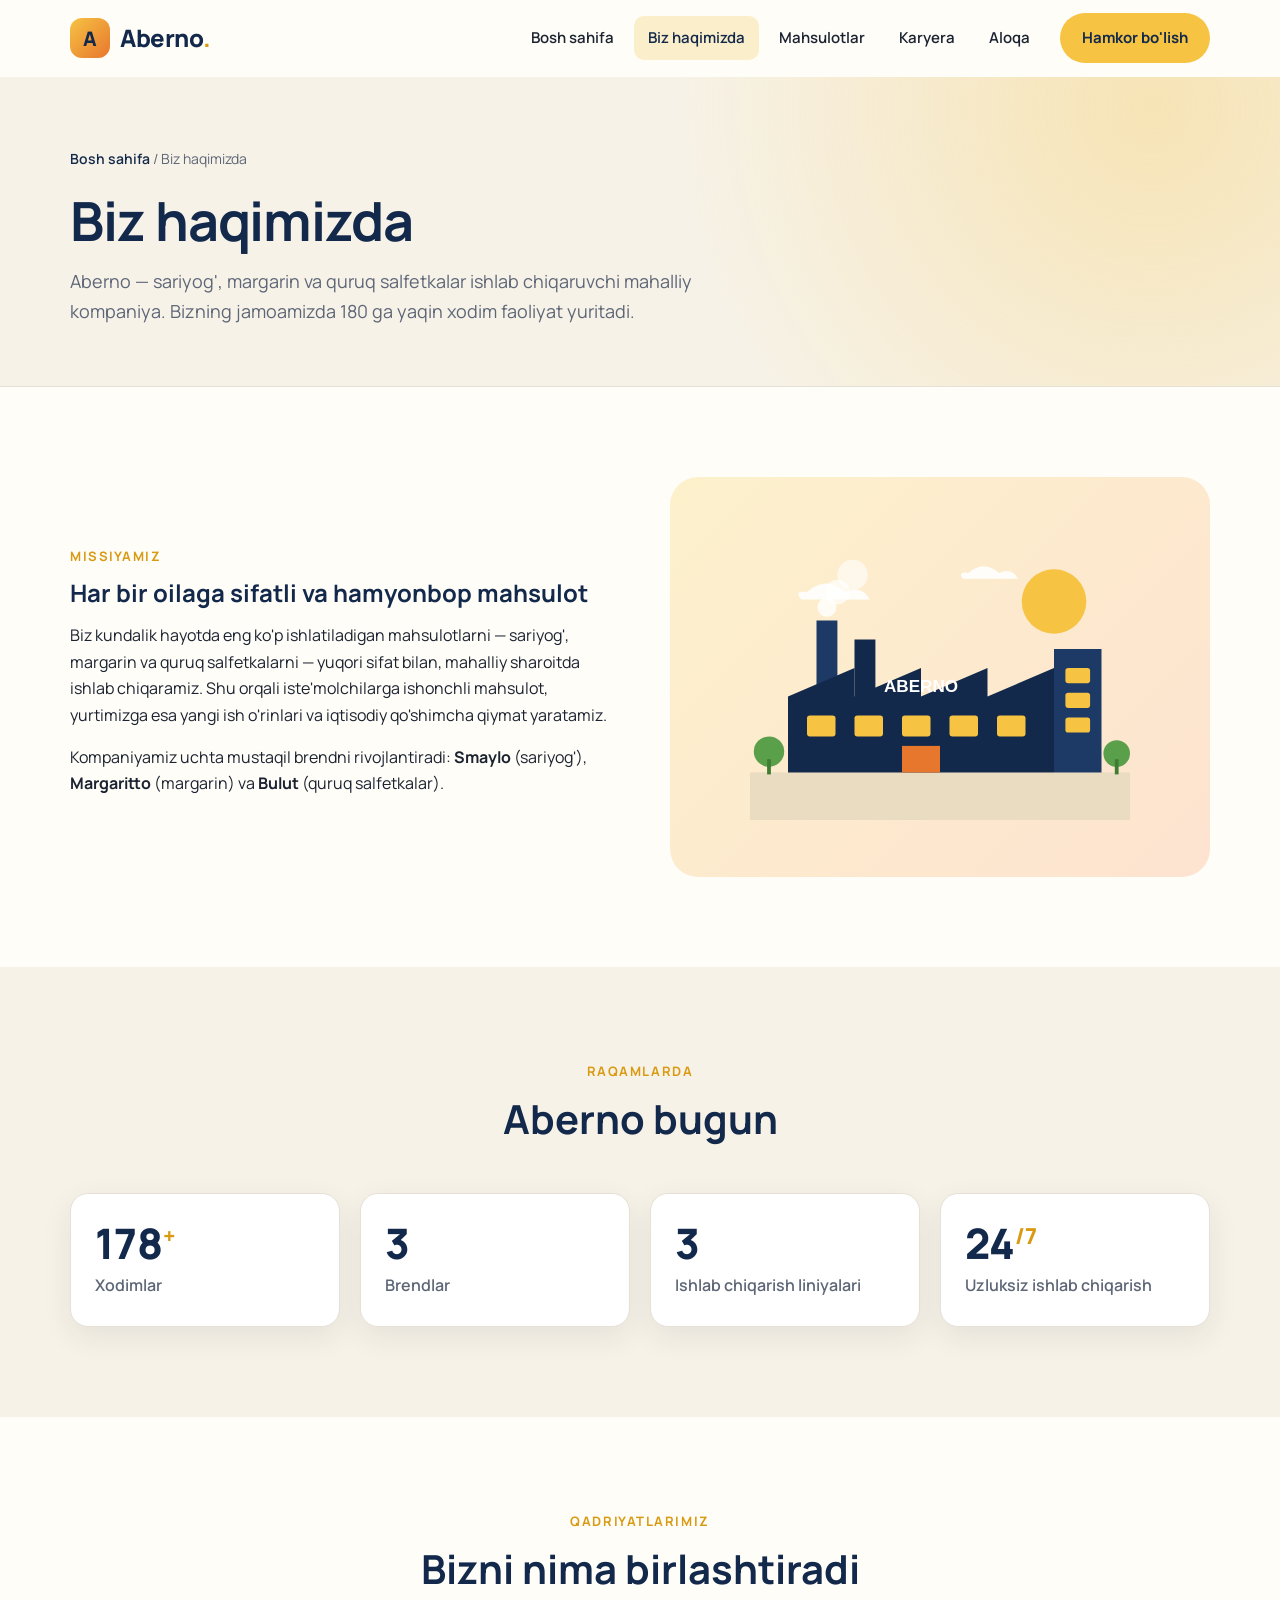
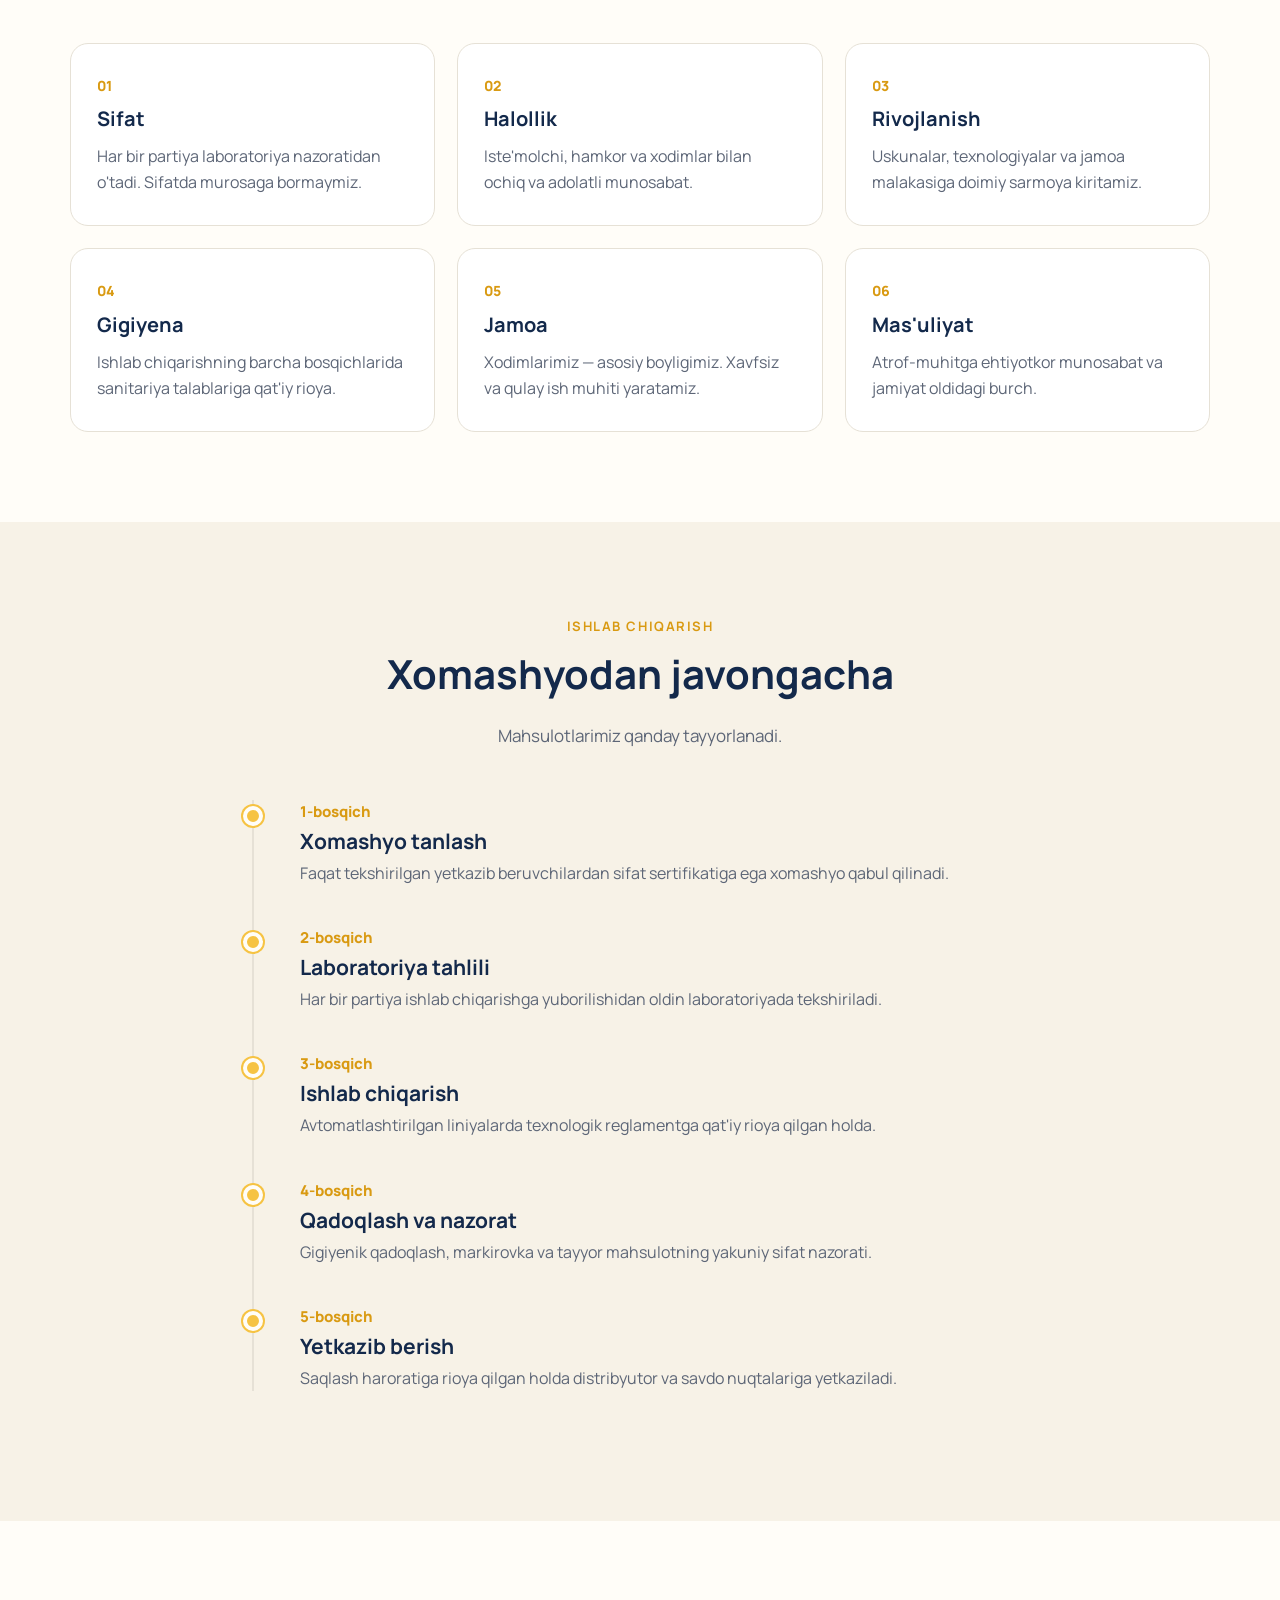
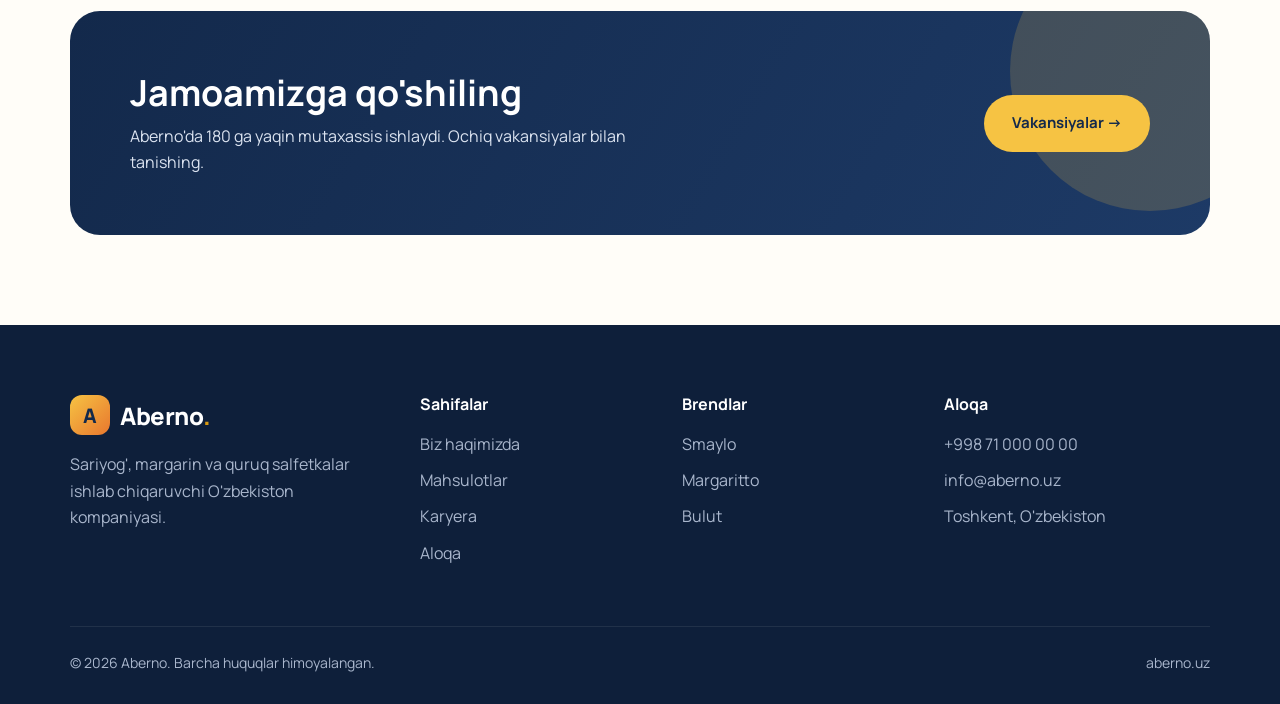
==== about.html @ 7700acef "Aberno veb-sayti: bosh sahifa, brendlar, mahsulotlar, karyera va aloqa sahifalari Co-Authored-By: Cl" ====
<!DOCTYPE html>
<html lang="uz">
<head>
  <meta charset="UTF-8">
  <meta name="viewport" content="width=device-width, initial-scale=1.0">
  <title>Biz haqimizda — Aberno</title>
  <meta name="description" content="Aberno kompaniyasi haqida: missiya, qadriyatlar, ishlab chiqarish va jamoa.">
  <link rel="icon" href="img/favicon.svg" type="image/svg+xml">
  <link rel="preconnect" href="https://fonts.googleapis.com">
  <link rel="preconnect" href="https://fonts.gstatic.com" crossorigin>
  <link href="https://fonts.googleapis.com/css2?family=Manrope:wght@400;600;700;800&display=swap" rel="stylesheet">
  <link rel="stylesheet" href="css/style.css">
</head>
<body data-page="about">

  <!-- HEADER -->
  <header class="header">
    <div class="container header__inner">
      <a href="index.html" class="logo" aria-label="Aberno bosh sahifa">
        <span class="logo__mark">A</span>Aberno<span class="dot">.</span>
      </a>
      <nav class="nav" aria-label="Asosiy menyu">
        <a href="index.html" class="nav__link">Bosh sahifa</a>
        <a href="about.html" class="nav__link">Biz haqimizda</a>
        <a href="products.html" class="nav__link" data-page="products">Mahsulotlar</a>
        <a href="career.html" class="nav__link">Karyera</a>
        <a href="contact.html" class="nav__link">Aloqa</a>
        <a href="contact.html" class="btn btn--butter">Hamkor bo'lish</a>
      </nav>
      <button class="burger" aria-label="Menyuni ochish" aria-expanded="false"><span></span></button>
    </div>
  </header>

  <main>
    <section class="page-hero">
      <div class="container">
        <div class="breadcrumbs"><a href="index.html">Bosh sahifa</a> / Biz haqimizda</div>
        <h1>Biz haqimizda</h1>
        <p>Aberno — sariyog', margarin va quruq salfetkalar ishlab chiqaruvchi mahalliy kompaniya. Bizning jamoamizda 180 ga yaqin xodim faoliyat yuritadi.</p>
      </div>
    </section>

    <!-- MISSIYA -->
    <section class="section">
      <div class="container split">
        <div class="reveal">
          <span class="eyebrow">Missiyamiz</span>
          <h2>Har bir oilaga sifatli va hamyonbop mahsulot</h2>
          <p>
            Biz kundalik hayotda eng ko'p ishlatiladigan mahsulotlarni — sariyog', margarin va quruq salfetkalarni —
            yuqori sifat bilan, mahalliy sharoitda ishlab chiqaramiz. Shu orqali iste'molchilarga ishonchli mahsulot,
            yurtimizga esa yangi ish o'rinlari va iqtisodiy qo'shimcha qiymat yaratamiz.
          </p>
          <p>
            Kompaniyamiz uchta mustaqil brendni rivojlantiradi: <strong>Smaylo</strong> (sariyog'),
            <strong>Margaritto</strong> (margarin) va <strong>Bulut</strong> (quruq salfetkalar).
          </p>
        </div>
        <div class="split__visual reveal">
          <img src="img/factory.svg" alt="Aberno ishlab chiqarish korxonasi illyustratsiyasi">
        </div>
      </div>
    </section>

    <!-- RAQAMLAR -->
    <section class="section section--alt">
      <div class="container">
        <div class="section-head section-head--center reveal">
          <span class="eyebrow">Raqamlarda</span>
          <h2>Aberno bugun</h2>
        </div>
        <div class="stats" style="margin-top:0">
          <div class="stat reveal">
            <div class="stat__num"><span data-count="180">180</span><sup>+</sup></div>
            <div class="stat__label">Xodimlar</div>
          </div>
          <div class="stat reveal">
            <div class="stat__num"><span data-count="3">3</span></div>
            <div class="stat__label">Brendlar</div>
          </div>
          <div class="stat reveal">
            <div class="stat__num"><span data-count="3">3</span></div>
            <div class="stat__label">Ishlab chiqarish liniyalari</div>
          </div>
          <div class="stat reveal">
            <div class="stat__num"><span data-count="24">24</span><sup>/7</sup></div>
            <div class="stat__label">Uzluksiz ishlab chiqarish</div>
          </div>
        </div>
      </div>
    </section>

    <!-- QADRIYATLAR -->
    <section class="section">
      <div class="container">
        <div class="section-head section-head--center reveal">
          <span class="eyebrow">Qadriyatlarimiz</span>
          <h2>Bizni nima birlashtiradi</h2>
        </div>
        <div class="values">
          <div class="value reveal">
            <div class="value__num">01</div>
            <h3>Sifat</h3>
            <p>Har bir partiya laboratoriya nazoratidan o'tadi. Sifatda murosaga bormaymiz.</p>
          </div>
          <div class="value reveal">
            <div class="value__num">02</div>
            <h3>Halollik</h3>
            <p>Iste'molchi, hamkor va xodimlar bilan ochiq va adolatli munosabat.</p>
          </div>
          <div class="value reveal">
            <div class="value__num">03</div>
            <h3>Rivojlanish</h3>
            <p>Uskunalar, texnologiyalar va jamoa malakasiga doimiy sarmoya kiritamiz.</p>
          </div>
          <div class="value reveal">
            <div class="value__num">04</div>
            <h3>Gigiyena</h3>
            <p>Ishlab chiqarishning barcha bosqichlarida sanitariya talablariga qat'iy rioya.</p>
          </div>
          <div class="value reveal">
            <div class="value__num">05</div>
            <h3>Jamoa</h3>
            <p>Xodimlarimiz — asosiy boyligimiz. Xavfsiz va qulay ish muhiti yaratamiz.</p>
          </div>
          <div class="value reveal">
            <div class="value__num">06</div>
            <h3>Mas'uliyat</h3>
            <p>Atrof-muhitga ehtiyotkor munosabat va jamiyat oldidagi burch.</p>
          </div>
        </div>
      </div>
    </section>

    <!-- ISHLAB CHIQARISH JARAYONI -->
    <section class="section section--alt">
      <div class="container">
        <div class="section-head section-head--center reveal">
          <span class="eyebrow">Ishlab chiqarish</span>
          <h2>Xomashyodan javongacha</h2>
          <p>Mahsulotlarimiz qanday tayyorlanadi.</p>
        </div>
        <div class="timeline">
          <div class="timeline__item reveal">
            <div class="timeline__year">1-bosqich</div>
            <h3>Xomashyo tanlash</h3>
            <p>Faqat tekshirilgan yetkazib beruvchilardan sifat sertifikatiga ega xomashyo qabul qilinadi.</p>
          </div>
          <div class="timeline__item reveal">
            <div class="timeline__year">2-bosqich</div>
            <h3>Laboratoriya tahlili</h3>
            <p>Har bir partiya ishlab chiqarishga yuborilishidan oldin laboratoriyada tekshiriladi.</p>
          </div>
          <div class="timeline__item reveal">
            <div class="timeline__year">3-bosqich</div>
            <h3>Ishlab chiqarish</h3>
            <p>Avtomatlashtirilgan liniyalarda texnologik reglamentga qat'iy rioya qilgan holda.</p>
          </div>
          <div class="timeline__item reveal">
            <div class="timeline__year">4-bosqich</div>
            <h3>Qadoqlash va nazorat</h3>
            <p>Gigiyenik qadoqlash, markirovka va tayyor mahsulotning yakuniy sifat nazorati.</p>
          </div>
          <div class="timeline__item reveal">
            <div class="timeline__year">5-bosqich</div>
            <h3>Yetkazib berish</h3>
            <p>Saqlash haroratiga rioya qilgan holda distribyutor va savdo nuqtalariga yetkaziladi.</p>
          </div>
        </div>
      </div>
    </section>

    <!-- CTA -->
    <section class="section">
      <div class="container">
        <div class="cta reveal">
          <div>
            <h2>Jamoamizga qo'shiling</h2>
            <p>Aberno'da 180 ga yaqin mutaxassis ishlaydi. Ochiq vakansiyalar bilan tanishing.</p>
          </div>
          <a href="career.html" class="btn btn--butter">Vakansiyalar →</a>
        </div>
      </div>
    </section>
  </main>

  <!-- FOOTER -->
  <footer class="footer">
    <div class="container">
      <div class="footer__grid">
        <div>
          <a href="index.html" class="logo"><span class="logo__mark">A</span>Aberno<span class="dot">.</span></a>
          <p>Sariyog', margarin va quruq salfetkalar ishlab chiqaruvchi O'zbekiston kompaniyasi.</p>
        </div>
        <div>
          <h4>Sahifalar</h4>
          <ul>
            <li><a href="about.html">Biz haqimizda</a></li>
            <li><a href="products.html">Mahsulotlar</a></li>
            <li><a href="career.html">Karyera</a></li>
            <li><a href="contact.html">Aloqa</a></li>
          </ul>
        </div>
        <div>
          <h4>Brendlar</h4>
          <ul>
            <li><a href="smaylo.html">Smaylo</a></li>
            <li><a href="margaritto.html">Margaritto</a></li>
            <li><a href="bulut.html">Bulut</a></li>
          </ul>
        </div>
        <div>
          <h4>Aloqa</h4>
          <ul>
            <li><a href="tel:+998710000000">+998 71 000 00 00</a></li>
            <li><a href="mailto:info@aberno.uz">info@aberno.uz</a></li>
            <li>Toshkent, O'zbekiston</li>
          </ul>
        </div>
      </div>
      <div class="footer__bottom">
        <span>© <span data-year>2026</span> Aberno. Barcha huquqlar himoyalangan.</span>
        <span>aberno.uz</span>
      </div>
    </div>
  </footer>

  <button class="to-top" aria-label="Yuqoriga qaytish">↑</button>
  <script src="js/main.js"></script>
</body>
</html>
---- css/style.css ----
/* =========================================================
   ABERNO — umumiy uslublar
   ========================================================= */

:root {
  --navy: #13294b;
  --navy-2: #1d3a66;
  --ink: #1b2230;
  --muted: #5d6677;
  --line: #e6e1d6;
  --bg: #fffdf8;
  --bg-2: #f7f2e7;
  --white: #ffffff;

  --butter: #f6c343;      /* Smaylo */
  --butter-dark: #d99a12;
  --marg: #e8772e;        /* Margaritto */
  --marg-dark: #c25815;
  --cloud: #4aa3df;       /* Bulut */
  --cloud-dark: #2479b5;

  --radius: 18px;
  --radius-sm: 10px;
  --shadow: 0 10px 30px rgba(19, 41, 75, 0.08);
  --shadow-lg: 0 20px 50px rgba(19, 41, 75, 0.14);
  --container: 1180px;
  --font: "Manrope", system-ui, -apple-system, "Segoe UI", Roboto, sans-serif;
}

*,
*::before,
*::after { box-sizing: border-box; }

html { scroll-behavior: smooth; }

body {
  margin: 0;
  font-family: var(--font);
  color: var(--ink);
  background: var(--bg);
  line-height: 1.65;
  font-size: 16px;
  -webkit-font-smoothing: antialiased;
}

img, svg { max-width: 100%; display: block; }
a { color: inherit; text-decoration: none; }
h1, h2, h3, h4 { line-height: 1.2; margin: 0 0 .6em; color: var(--navy); }
p { margin: 0 0 1em; }
ul { margin: 0; padding: 0; list-style: none; }

.container {
  width: 100%;
  max-width: var(--container);
  margin: 0 auto;
  padding: 0 20px;
}

.section { padding: 90px 0; }
.section--alt { background: var(--bg-2); }
.section--dark { background: var(--navy); color: #dbe3f0; }
.section--dark h2, .section--dark h3 { color: var(--white); }

.eyebrow {
  display: inline-block;
  font-size: 13px;
  font-weight: 700;
  letter-spacing: .12em;
  text-transform: uppercase;
  color: var(--butter-dark);
  margin-bottom: 12px;
}

.section-head { max-width: 680px; margin-bottom: 50px; }
.section-head--center { text-align: center; margin-left: auto; margin-right: auto; }
.section-head h2 { font-size: clamp(28px, 4vw, 40px); }
.section-head p { color: var(--muted); font-size: 17px; }
.section--dark .section-head p { color: #b5c2d8; }

/* ---------- Tugmalar ---------- */
.btn {
  display: inline-flex;
  align-items: center;
  gap: 8px;
  padding: 14px 26px;
  border-radius: 999px;
  font-weight: 700;
  font-size: 15px;
  border: 2px solid transparent;
  cursor: pointer;
  transition: transform .2s, box-shadow .2s, background .2s, color .2s;
  font-family: inherit;
  white-space: nowrap;
}
.btn:hover { transform: translateY(-2px); }
.btn--primary { background: var(--navy); color: var(--white); }
.btn--primary:hover { box-shadow: var(--shadow-lg); background: var(--navy-2); }
.btn--butter { background: var(--butter); color: var(--navy); }
.btn--butter:hover { background: #ffd35f; box-shadow: 0 10px 25px rgba(246,195,67,.45); }
.btn--ghost { border-color: var(--navy); color: var(--navy); background: transparent; }
.btn--ghost:hover { background: var(--navy); color: var(--white); }
.btn--light { border-color: rgba(255,255,255,.5); color: var(--white); }
.btn--light:hover { background: var(--white); color: var(--navy); }

/* ---------- Header ---------- */
.header {
  position: sticky;
  top: 0;
  z-index: 100;
  background: rgba(255, 253, 248, .92);
  backdrop-filter: blur(10px);
  border-bottom: 1px solid transparent;
  transition: border-color .3s, box-shadow .3s;
}
.header.is-scrolled { border-color: var(--line); box-shadow: 0 4px 20px rgba(19,41,75,.06); }
.header__inner {
  display: flex;
  align-items: center;
  justify-content: space-between;
  height: 76px;
}

.logo { display: flex; align-items: center; gap: 10px; font-weight: 800; font-size: 24px; color: var(--navy); letter-spacing: -.02em; }
.logo__mark {
  width: 40px; height: 40px;
  border-radius: 12px;
  background: linear-gradient(135deg, var(--butter), var(--marg));
  display: grid; place-items: center;
  color: var(--navy);
  font-size: 20px;
}
.logo span.dot { color: var(--butter-dark); margin-left: -10px; }

.nav { display: flex; align-items: center; gap: 6px; }
.nav__link {
  padding: 10px 14px;
  border-radius: 10px;
  font-weight: 600;
  font-size: 15px;
  color: var(--ink);
  transition: background .2s, color .2s;
}
.nav__link:hover { background: var(--bg-2); }
.nav__link.is-active { color: var(--navy); background: #fbeecb; }
.nav .btn { margin-left: 10px; padding: 11px 20px; }

.burger {
  display: none;
  width: 44px; height: 44px;
  border: 0; background: var(--bg-2);
  border-radius: 12px;
  cursor: pointer;
  position: relative;
}
.burger span, .burger span::before, .burger span::after {
  position: absolute;
  left: 12px; width: 20px; height: 2px;
  background: var(--navy);
  border-radius: 2px;
  transition: transform .3s, opacity .3s;
  content: "";
}
.burger span { top: 21px; }
.burger span::before { left: 0; top: -6px; }
.burger span::after { left: 0; top: 6px; }
.burger.is-open span { background: transparent; }
.burger.is-open span::before { transform: translateY(6px) rotate(45deg); }
.burger.is-open span::after { transform: translateY(-6px) rotate(-45deg); }

/* ---------- Hero ---------- */
.hero {
  position: relative;
  overflow: hidden;
  padding: 80px 0 100px;
  background:
    radial-gradient(circle at 85% 20%, rgba(246,195,67,.35), transparent 45%),
    radial-gradient(circle at 10% 90%, rgba(74,163,223,.18), transparent 40%),
    var(--bg);
}
.hero__grid { display: grid; grid-template-columns: 1.05fr 1fr; gap: 50px; align-items: center; }
.hero h1 { font-size: clamp(36px, 5.4vw, 62px); letter-spacing: -.03em; }
.hero h1 em { font-style: normal; color: var(--butter-dark); }
.hero__lead { font-size: 19px; color: var(--muted); max-width: 540px; margin-bottom: 32px; }
.hero__actions { display: flex; flex-wrap: wrap; gap: 14px; }

.hero__visual { position: relative; min-height: 460px; }
.hero__card {
  position: absolute;
  background: var(--white);
  border-radius: 24px;
  box-shadow: var(--shadow-lg);
  padding: 22px;
  display: flex; flex-direction: column; align-items: center; gap: 12px;
  font-weight: 800; color: var(--navy);
  animation: float 6s ease-in-out infinite;
}
.hero__card small { font-weight: 600; color: var(--muted); font-size: 13px; }
.hero__card--1 { top: 0; left: 8%; width: 220px; }
.hero__card--2 { top: 150px; right: 0; width: 210px; animation-delay: -2s; }
.hero__card--3 { bottom: 0; left: 22%; width: 200px; animation-delay: -4s; }
.hero__card img { width: 130px; height: 110px; }

@keyframes float {
  0%, 100% { transform: translateY(0); }
  50% { transform: translateY(-14px); }
}

/* ---------- Statistika ---------- */
.stats {
  display: grid;
  grid-template-columns: repeat(4, 1fr);
  gap: 20px;
  margin-top: -50px;
  position: relative;
  z-index: 2;
}
.stat {
  background: var(--white);
  border-radius: var(--radius);
  padding: 28px 24px;
  box-shadow: var(--shadow);
  border: 1px solid var(--line);
}
.stat__num { font-size: 42px; font-weight: 800; color: var(--navy); line-height: 1; }
.stat__num sup { font-size: 22px; color: var(--butter-dark); }
.stat__label { color: var(--muted); margin-top: 8px; font-weight: 600; }

/* ---------- Brendlar kartalari ---------- */
.brands { display: grid; grid-template-columns: repeat(3, 1fr); gap: 26px; }
.brand-card {
  position: relative;
  border-radius: 24px;
  padding: 34px 30px 30px;
  background: var(--white);
  border: 1px solid var(--line);
  overflow: hidden;
  transition: transform .3s, box-shadow .3s;
  display: flex; flex-direction: column;
}
.brand-card:hover { transform: translateY(-8px); box-shadow: var(--shadow-lg); }
.brand-card::before {
  content: "";
  position: absolute; inset: 0 0 auto 0;
  height: 190px;
  background: var(--accent-soft);
}
.brand-card__img { position: relative; height: 170px; display: grid; place-items: center; margin-bottom: 26px; }
.brand-card__img img { height: 150px; width: auto; }
.brand-card__tag {
  display: inline-block;
  font-size: 12px; font-weight: 700; text-transform: uppercase; letter-spacing: .08em;
  color: var(--accent-dark);
  margin-bottom: 6px;
}
.brand-card h3 { font-size: 28px; margin-bottom: 8px; }
.brand-card p { color: var(--muted); flex: 1; }
.brand-card__link { font-weight: 700; color: var(--accent-dark); display: inline-flex; gap: 6px; align-items: center; }
.brand-card__link::after { content: "→"; transition: transform .2s; }
.brand-card:hover .brand-card__link::after { transform: translateX(5px); }

.theme-smaylo { --accent: var(--butter); --accent-dark: var(--butter-dark); --accent-soft: #fdf1cc; }
.theme-margaritto { --accent: var(--marg); --accent-dark: var(--marg-dark); --accent-soft: #fde3d0; }
.theme-bulut { --accent: var(--cloud); --accent-dark: var(--cloud-dark); --accent-soft: #dcefff; }

/* ---------- Afzalliklar ---------- */
.features { display: grid; grid-template-columns: repeat(4, 1fr); gap: 22px; }
.feature {
  padding: 28px 24px;
  border-radius: var(--radius);
  background: rgba(255,255,255,.05);
  border: 1px solid rgba(255,255,255,.1);
  transition: background .3s;
}
.feature:hover { background: rgba(255,255,255,.09); }
.feature__icon {
  width: 52px; height: 52px; border-radius: 14px;
  background: var(--butter); color: var(--navy);
  display: grid; place-items: center; margin-bottom: 18px;
  font-size: 24px;
}
.feature h3 { font-size: 19px; }
.feature p { color: #b5c2d8; font-size: 15px; margin: 0; }

/* ---------- Ikki ustunli blok ---------- */
.split { display: grid; grid-template-columns: 1fr 1fr; gap: 60px; align-items: center; }
.split--reverse > :first-child { order: 2; }
.split__visual {
  border-radius: 28px;
  background: linear-gradient(135deg, #fdf1cc, #fde3d0);
  min-height: 400px;
  display: grid; place-items: center;
  padding: 40px;
  position: relative;
  overflow: hidden;
}
.split__visual img { width: 100%; max-width: 380px; }
.checklist li { position: relative; padding-left: 34px; margin-bottom: 14px; font-weight: 600; }
.checklist li::before {
  content: "✓";
  position: absolute; left: 0; top: 1px;
  width: 22px; height: 22px; border-radius: 50%;
  background: var(--butter); color: var(--navy);
  display: grid; place-items: center;
  font-size: 13px; font-weight: 800;
}

/* ---------- Sahifa sarlavhasi (ichki sahifalar) ---------- */
.page-hero {
  padding: 70px 0 60px;
  background:
    radial-gradient(circle at 90% 10%, rgba(246,195,67,.3), transparent 40%),
    var(--bg-2);
  border-bottom: 1px solid var(--line);
}
.page-hero h1 { font-size: clamp(34px, 5vw, 54px); letter-spacing: -.02em; margin-bottom: 14px; }
.page-hero p { font-size: 18px; color: var(--muted); max-width: 640px; margin: 0; }
.breadcrumbs { font-size: 14px; color: var(--muted); margin-bottom: 18px; }
.breadcrumbs a { color: var(--navy); font-weight: 600; }
.breadcrumbs a:hover { text-decoration: underline; }

.page-hero--brand { background: var(--accent-soft); }
.page-hero--brand .page-hero__grid { display: grid; grid-template-columns: 1.2fr 1fr; gap: 40px; align-items: center; }
.page-hero--brand .page-hero__img { max-height: 260px; margin: 0 auto; }

/* ---------- Vaqt chizig'i ---------- */
.timeline { position: relative; max-width: 820px; margin: 0 auto; }
.timeline::before {
  content: ""; position: absolute; left: 22px; top: 0; bottom: 0;
  width: 2px; background: var(--line);
}
.timeline__item { position: relative; padding-left: 70px; margin-bottom: 40px; }
.timeline__item::before {
  content: ""; position: absolute; left: 13px; top: 6px;
  width: 20px; height: 20px; border-radius: 50%;
  background: var(--butter); border: 4px solid var(--bg);
  box-shadow: 0 0 0 2px var(--butter);
}
.timeline__year { font-weight: 800; color: var(--butter-dark); font-size: 15px; }
.timeline__item h3 { font-size: 21px; margin: 4px 0 6px; }
.timeline__item p { color: var(--muted); margin: 0; }

/* ---------- Qadriyatlar ---------- */
.values { display: grid; grid-template-columns: repeat(3, 1fr); gap: 22px; }
.value {
  background: var(--white);
  border: 1px solid var(--line);
  border-radius: var(--radius);
  padding: 30px 26px;
}
.value__num { font-size: 14px; font-weight: 800; color: var(--butter-dark); margin-bottom: 10px; }
.value h3 { font-size: 20px; }
.value p { color: var(--muted); margin: 0; }

/* ---------- Mahsulotlar ---------- */
.filters { display: flex; flex-wrap: wrap; gap: 10px; justify-content: center; margin-bottom: 40px; }
.filter {
  padding: 10px 22px;
  border-radius: 999px;
  border: 1px solid var(--line);
  background: var(--white);
  font-family: inherit; font-weight: 700; font-size: 15px;
  color: var(--ink);
  cursor: pointer;
  transition: all .2s;
}
.filter:hover { border-color: var(--navy); }
.filter.is-active { background: var(--navy); border-color: var(--navy); color: var(--white); }

.products { display: grid; grid-template-columns: repeat(3, 1fr); gap: 24px; }
.product {
  background: var(--white);
  border-radius: var(--radius);
  border: 1px solid var(--line);
  overflow: hidden;
  transition: transform .3s, box-shadow .3s, opacity .3s;
}
.product:hover { transform: translateY(-6px); box-shadow: var(--shadow-lg); }
.product.is-hidden { display: none; }
.product__img {
  height: 200px;
  background: var(--accent-soft);
  display: grid; place-items: center;
}
.product__img img { height: 140px; width: auto; }
.product__body { padding: 22px 24px 26px; }
.product__brand { font-size: 12px; font-weight: 800; letter-spacing: .08em; text-transform: uppercase; color: var(--accent-dark); }
.product h3 { font-size: 20px; margin: 6px 0 8px; }
.product p { color: var(--muted); font-size: 15px; margin-bottom: 14px; }
.product__meta { display: flex; flex-wrap: wrap; gap: 8px; }
.chip {
  font-size: 13px; font-weight: 700;
  padding: 5px 12px; border-radius: 999px;
  background: var(--bg-2); color: var(--navy);
}

/* ---------- Brend sahifasi ---------- */
.specs { display: grid; grid-template-columns: repeat(4, 1fr); gap: 18px; }
.spec {
  background: var(--white); border: 1px solid var(--line);
  border-radius: var(--radius); padding: 24px;
}
.spec strong { display: block; font-size: 28px; color: var(--accent-dark); line-height: 1.1; }
.spec span { color: var(--muted); font-weight: 600; font-size: 14px; }

.table-wrap { overflow-x: auto; border-radius: var(--radius); border: 1px solid var(--line); background: var(--white); }
table { width: 100%; border-collapse: collapse; min-width: 560px; }
th, td { text-align: left; padding: 16px 20px; border-bottom: 1px solid var(--line); }
th { background: var(--bg-2); color: var(--navy); font-size: 14px; text-transform: uppercase; letter-spacing: .05em; }
tr:last-child td { border-bottom: 0; }

.brand-nav { display: grid; grid-template-columns: repeat(3, 1fr); gap: 16px; }
.brand-nav a {
  display: flex; align-items: center; justify-content: space-between;
  padding: 20px 24px;
  border-radius: var(--radius);
  background: var(--accent-soft);
  font-weight: 800; color: var(--navy);
  transition: transform .2s;
}
.brand-nav a:hover { transform: translateY(-3px); }
.brand-nav a.is-current { outline: 2px solid var(--accent-dark); }

/* ---------- Karyera ---------- */
.perks { display: grid; grid-template-columns: repeat(3, 1fr); gap: 22px; }
.perk { background: var(--white); border: 1px solid var(--line); border-radius: var(--radius); padding: 28px; }
.perk__icon { font-size: 30px; margin-bottom: 12px; }
.perk h3 { font-size: 19px; }
.perk p { color: var(--muted); margin: 0; }

.jobs { max-width: 860px; margin: 0 auto; display: flex; flex-direction: column; gap: 14px; }
.job { background: var(--white); border: 1px solid var(--line); border-radius: var(--radius); overflow: hidden; }
.job__head {
  width: 100%;
  display: flex; align-items: center; justify-content: space-between; gap: 16px;
  padding: 22px 26px;
  background: none; border: 0; cursor: pointer;
  font-family: inherit; text-align: left;
}
.job__title { font-size: 19px; font-weight: 800; color: var(--navy); }
.job__info { display: flex; flex-wrap: wrap; gap: 8px; margin-top: 8px; }
.job__toggle {
  flex-shrink: 0;
  width: 38px; height: 38px; border-radius: 50%;
  background: var(--bg-2); color: var(--navy);
  display: grid; place-items: center;
  font-size: 22px; font-weight: 700;
  transition: transform .3s, background .3s;
}
.job.is-open .job__toggle { transform: rotate(45deg); background: var(--butter); }
.job__body { max-height: 0; overflow: hidden; transition: max-height .4s ease; }
.job__content { padding: 0 26px 26px; color: var(--muted); }
.job__content h4 { font-size: 15px; margin: 14px 0 6px; }
.job__content ul { list-style: disc; padding-left: 20px; }

/* ---------- Aloqa ---------- */
.contact-grid { display: grid; grid-template-columns: 1fr 1.3fr; gap: 40px; }
.contact-info { display: flex; flex-direction: column; gap: 16px; }
.contact-item {
  display: flex; gap: 16px; align-items: flex-start;
  background: var(--white); border: 1px solid var(--line);
  border-radius: var(--radius); padding: 22px;
}
.contact-item__icon {
  width: 48px; height: 48px; flex-shrink: 0;
  border-radius: 14px; background: #fdf1cc;
  display: grid; place-items: center; font-size: 22px;
}
.contact-item h3 { font-size: 16px; margin-bottom: 4px; }
.contact-item p { margin: 0; color: var(--muted); }

.form {
  background: var(--white);
  border: 1px solid var(--line);
  border-radius: 24px;
  padding: 36px;
  box-shadow: var(--shadow);
}
.form__row { display: grid; grid-template-columns: 1fr 1fr; gap: 16px; }
.field { margin-bottom: 18px; }
.field label { display: block; font-weight: 700; font-size: 14px; margin-bottom: 6px; color: var(--navy); }
.field input, .field select, .field textarea {
  width: 100%;
  padding: 13px 16px;
  border: 1.5px solid var(--line);
  border-radius: var(--radius-sm);
  font: inherit; font-size: 15px;
  background: var(--bg);
  color: var(--ink);
  transition: border-color .2s, box-shadow .2s;
}
.field textarea { min-height: 130px; resize: vertical; }
.field input:focus, .field select:focus, .field textarea:focus {
  outline: none; border-color: var(--butter-dark);
  box-shadow: 0 0 0 4px rgba(246,195,67,.25);
}
.field.has-error input, .field.has-error textarea, .field.has-error select { border-color: #d64545; }
.field__error { display: none; color: #d64545; font-size: 13px; margin-top: 5px; font-weight: 600; }
.field.has-error .field__error { display: block; }
.form__success {
  display: none;
  padding: 16px 20px; border-radius: var(--radius-sm);
  background: #e5f6ea; color: #1f7a3a; font-weight: 700;
  margin-top: 16px;
}
.form__success.is-visible { display: block; }

.map {
  margin-top: 50px;
  border-radius: 24px;
  overflow: hidden;
  border: 1px solid var(--line);
  height: 380px;
}
.map iframe { width: 100%; height: 100%; border: 0; }

/* ---------- CTA ---------- */
.cta {
  border-radius: 30px;
  padding: 60px;
  background: linear-gradient(120deg, var(--navy), var(--navy-2));
  color: #dbe3f0;
  display: flex; align-items: center; justify-content: space-between; gap: 30px;
  position: relative; overflow: hidden;
}
.cta::after {
  content: ""; position: absolute; right: -80px; top: -80px;
  width: 280px; height: 280px; border-radius: 50%;
  background: rgba(246,195,67,.18);
}
.cta h2 { color: var(--white); font-size: clamp(26px, 3.4vw, 36px); margin-bottom: 8px; }
.cta p { margin: 0; max-width: 520px; }
.cta > * { position: relative; z-index: 1; }

/* ---------- Footer ---------- */
.footer { background: #0e1f3a; color: #a9b6cc; padding: 70px 0 30px; margin-top: 0; }
.footer__grid { display: grid; grid-template-columns: 1.4fr 1fr 1fr 1.2fr; gap: 40px; }
.footer .logo { color: var(--white); margin-bottom: 16px; }
.footer h4 { color: var(--white); font-size: 16px; margin-bottom: 16px; }
.footer li { margin-bottom: 10px; }
.footer a:hover { color: var(--butter); }
.footer__bottom {
  margin-top: 50px; padding-top: 24px;
  border-top: 1px solid rgba(255,255,255,.08);
  display: flex; justify-content: space-between; flex-wrap: wrap; gap: 10px;
  font-size: 14px;
}

/* ---------- Yuqoriga tugmasi ---------- */
.to-top {
  position: fixed; right: 24px; bottom: 24px;
  width: 50px; height: 50px; border-radius: 50%;
  background: var(--butter); color: var(--navy);
  border: 0; cursor: pointer;
  font-size: 22px; font-weight: 800;
  box-shadow: var(--shadow-lg);
  opacity: 0; visibility: hidden; transform: translateY(20px);
  transition: all .3s;
  z-index: 90;
}
.to-top.is-visible { opacity: 1; visibility: visible; transform: none; }

/* ---------- Animatsiya ---------- */
.reveal { opacity: 0; transform: translateY(30px); transition: opacity .7s ease, transform .7s ease; }
.reveal.is-visible { opacity: 1; transform: none; }

@media (prefers-reduced-motion: reduce) {
  *, *::before, *::after { animation: none !important; transition: none !important; }
  .reveal { opacity: 1; transform: none; }
}

/* ---------- Moslashuvchanlik ---------- */
@media (max-width: 1024px) {
  .features { grid-template-columns: repeat(2, 1fr); }
  .stats { grid-template-columns: repeat(2, 1fr); }
  .specs { grid-template-columns: repeat(2, 1fr); }
  .footer__grid { grid-template-columns: 1fr 1fr; }
  .products { grid-template-columns: repeat(2, 1fr); }
}

@media (max-width: 880px) {
  .burger { display: block; }
  .nav {
    position: fixed;
    top: 76px; left: 0; right: 0;
    flex-direction: column; align-items: stretch;
    background: var(--bg);
    padding: 20px;
    border-bottom: 1px solid var(--line);
    box-shadow: var(--shadow-lg);
    transform: translateY(-120%);
    transition: transform .35s ease;
    z-index: -1;
  }
  .nav.is-open { transform: none; }
  .nav__link { padding: 14px 16px; }
  .nav .btn { margin: 10px 0 0; justify-content: center; }

  .hero__grid, .split, .contact-grid, .page-hero--brand .page-hero__grid { grid-template-columns: 1fr; }
  .split--reverse > :first-child { order: 0; }
  .hero__visual { min-height: 380px; max-width: 460px; margin: 0 auto; width: 100%; }
  .brands, .values, .perks, .brand-nav { grid-template-columns: 1fr; }
  .cta { flex-direction: column; align-items: flex-start; padding: 40px 30px; }
  .section { padding: 70px 0; }
}

@media (max-width: 600px) {
  .stats, .features, .products, .specs, .form__row, .footer__grid { grid-template-columns: 1fr; }
  .hero { padding: 50px 0 90px; }
  .hero__card { width: 170px !important; padding: 16px; }
  .hero__card img { width: 100px; height: 86px; }
  .hero__card--2 { top: 130px; }
  .form { padding: 24px; }
  .stat__num { font-size: 36px; }
}
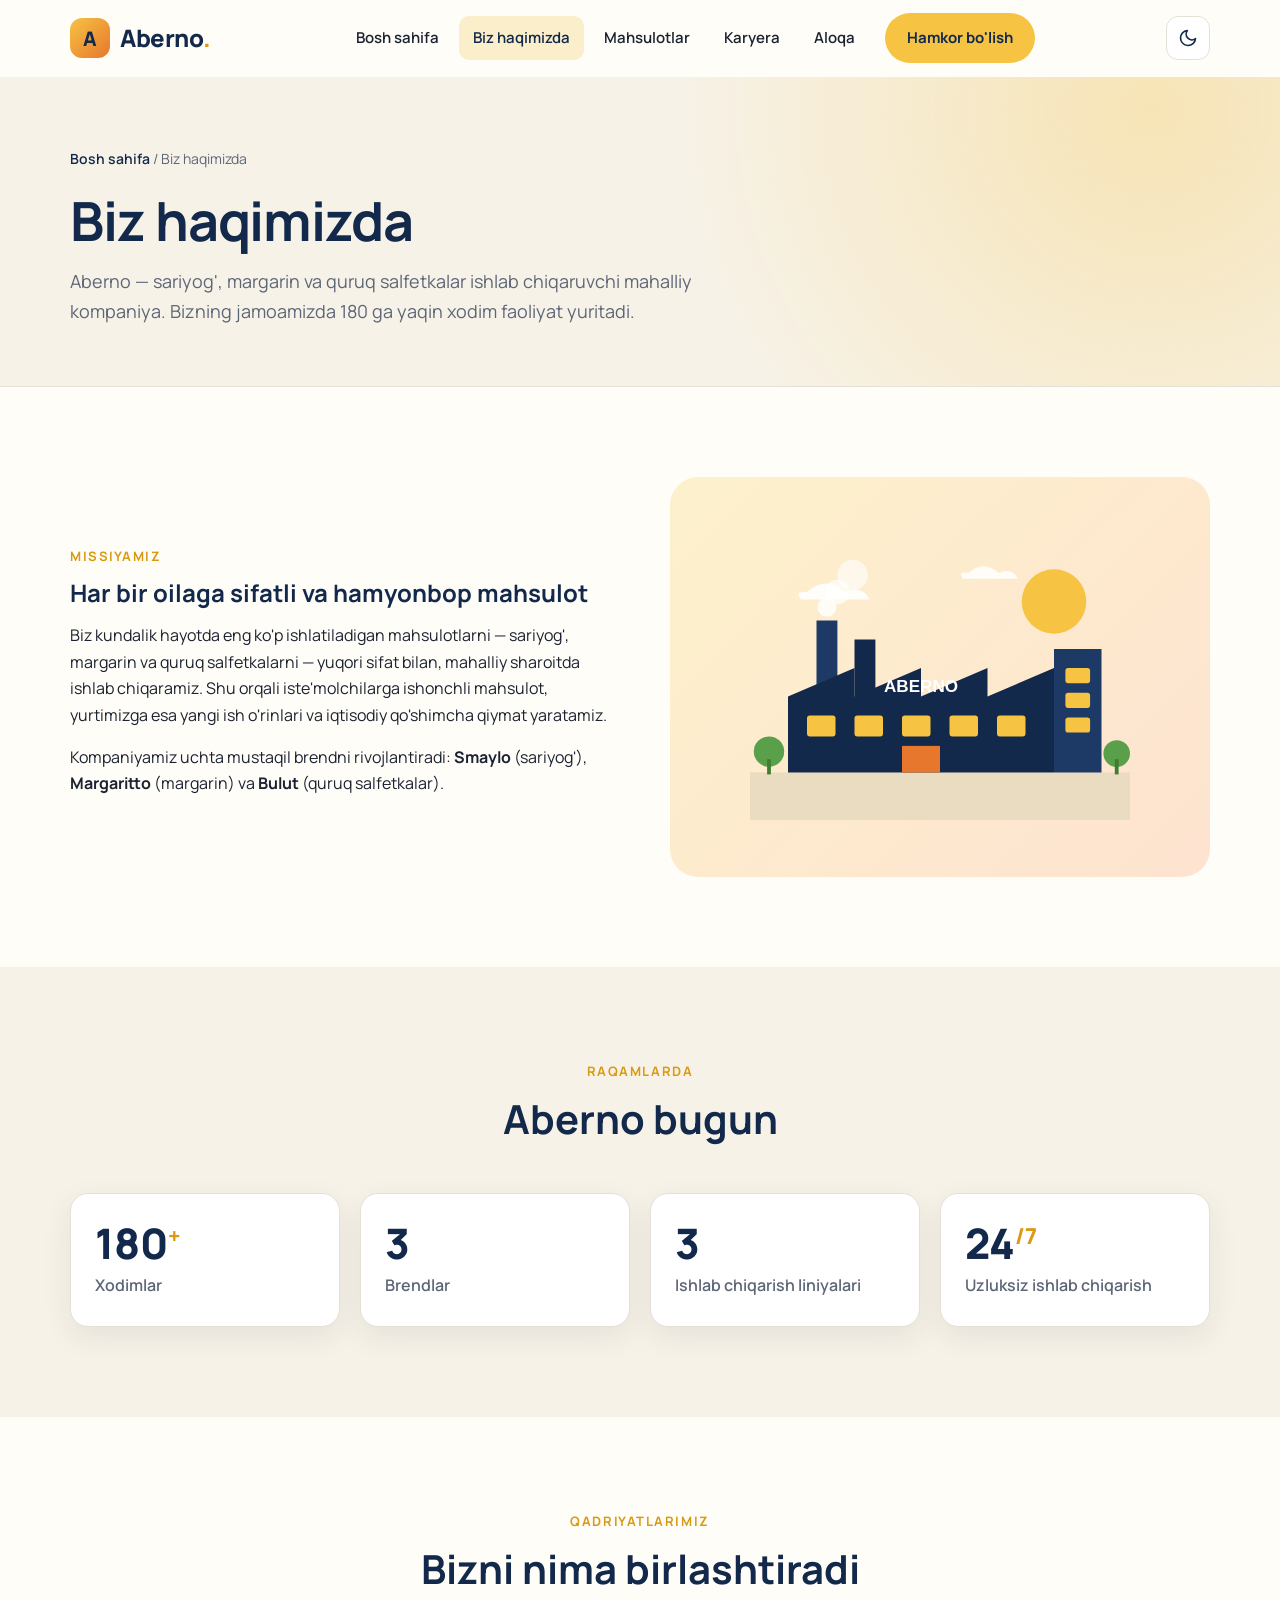
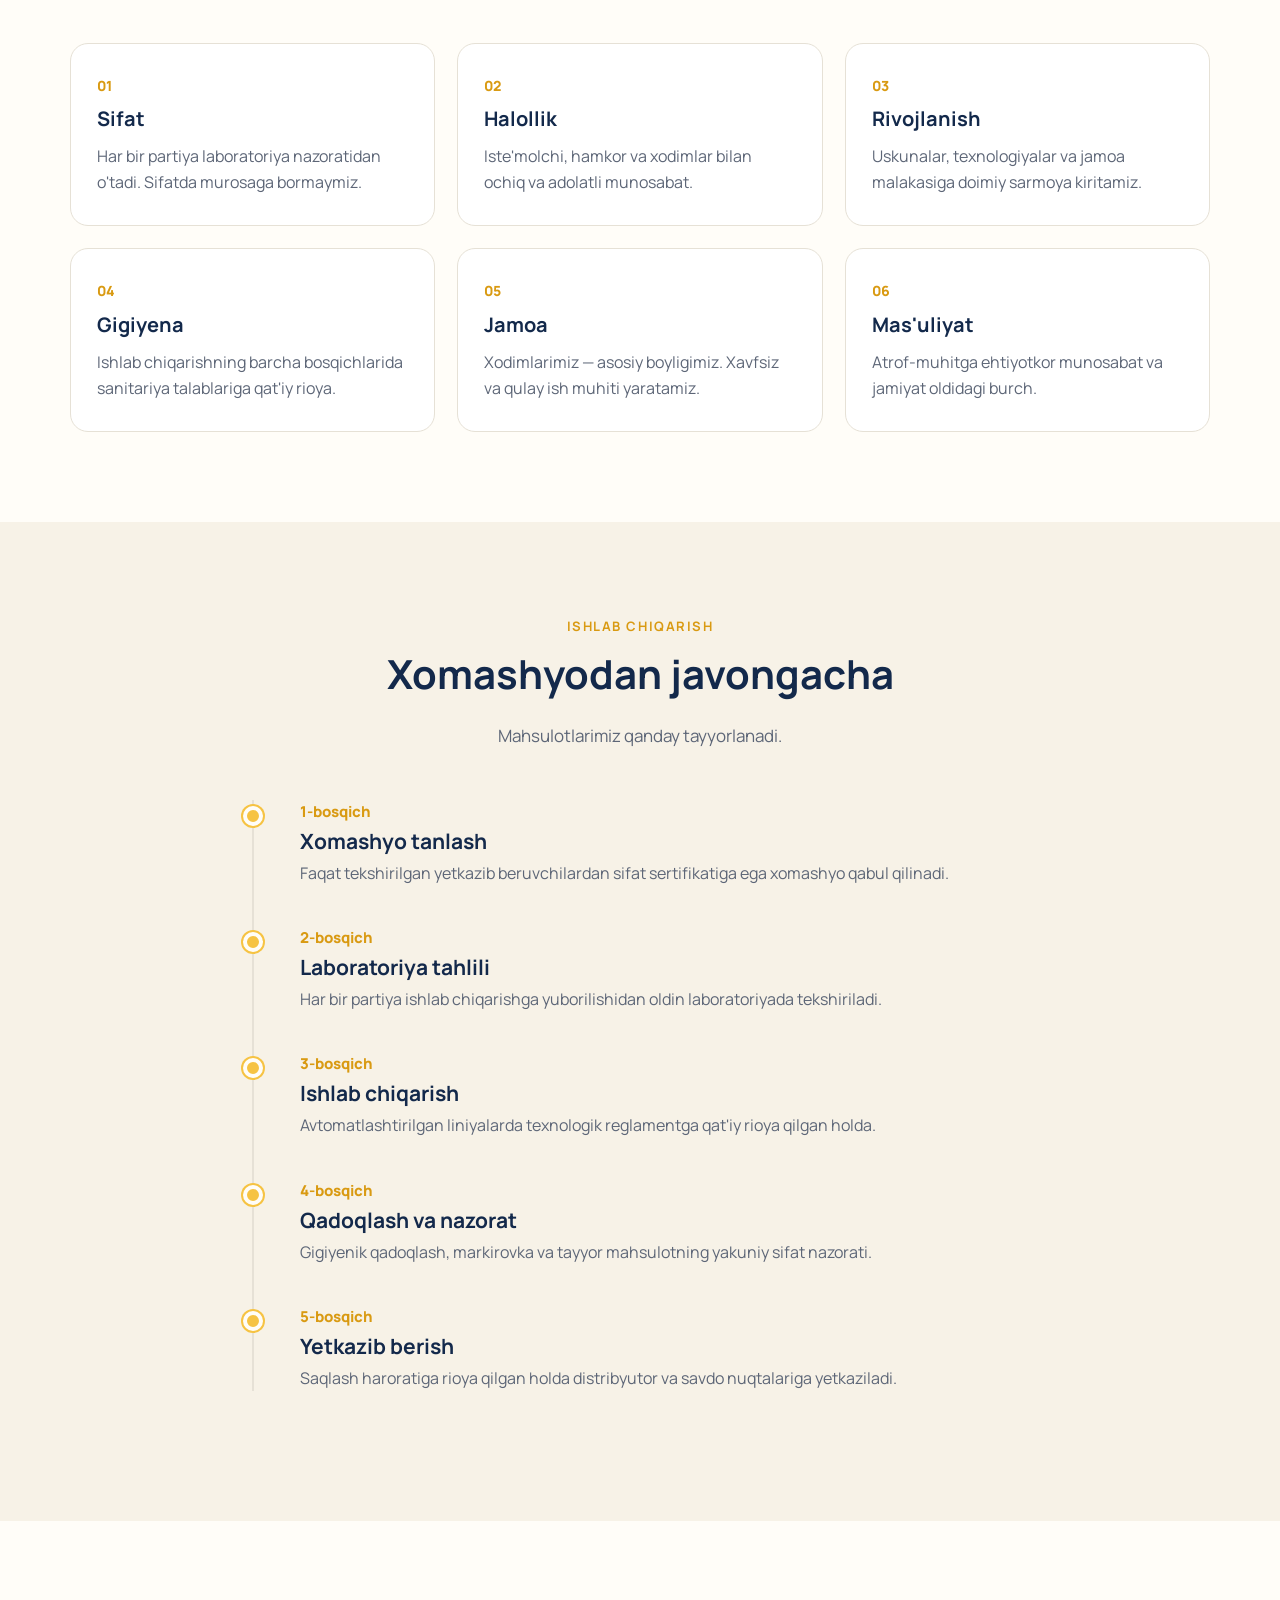
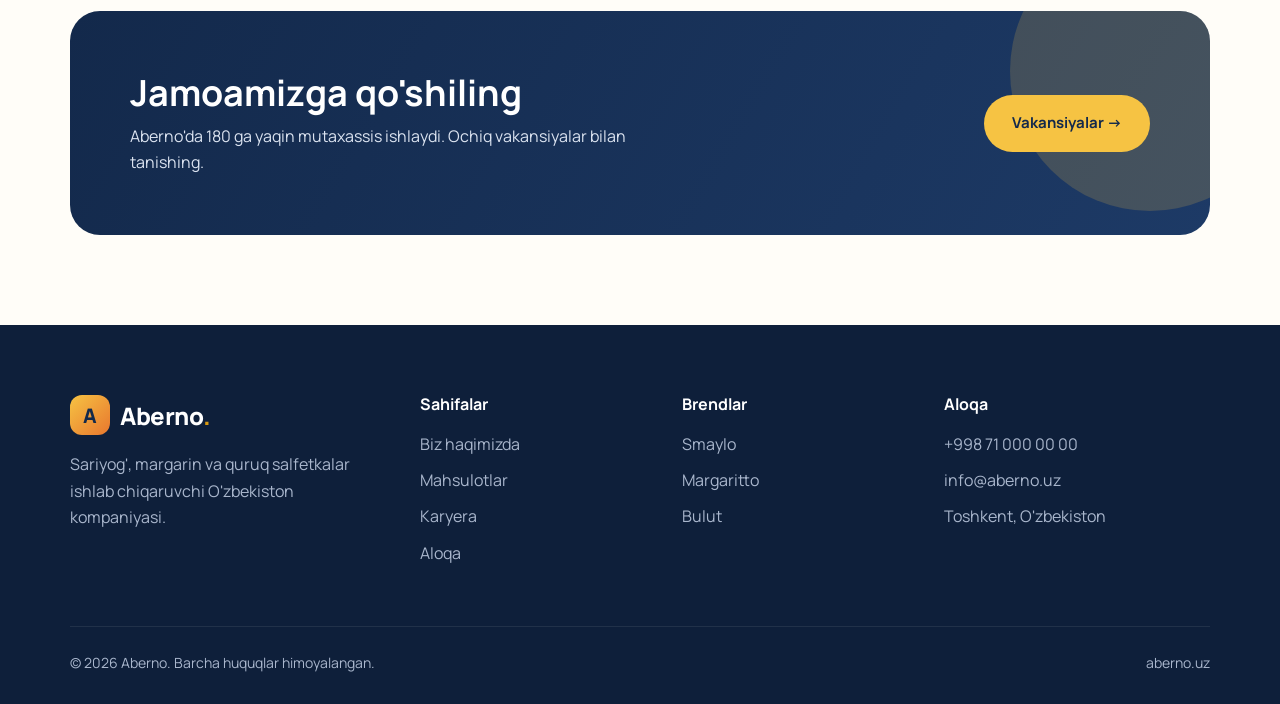
==== commit 621d4559: "Yorug'/qorong'u mavzu almashtirgichini qo'shish Co-Authored-By: Claude Opus 5.5 <noreply@anthropic.c" ====
--- a/about.html
+++ b/about.html
@@ -3,6 +3,16 @@
 <head>
   <meta charset="UTF-8">
   <meta name="viewport" content="width=device-width, initial-scale=1.0">
+  <meta name="color-scheme" content="light dark">
+  <script>
+    // Sahifa chizilishidan oldin mavzuni qo'llash (oq miltillashning oldini oladi)
+    (function () {
+      var t;
+      try { t = localStorage.getItem("theme"); } catch (e) {}
+      if (t !== "light" && t !== "dark") t = matchMedia("(prefers-color-scheme: dark)").matches ? "dark" : "light";
+      document.documentElement.setAttribute("data-theme", t);
+    })();
+  </script>
   <title>Biz haqimizda — Aberno</title>
   <meta name="description" content="Aberno kompaniyasi haqida: missiya, qadriyatlar, ishlab chiqarish va jamoa.">
   <link rel="icon" href="img/favicon.svg" type="image/svg+xml">
@@ -27,7 +37,13 @@
         <a href="contact.html" class="nav__link">Aloqa</a>
         <a href="contact.html" class="btn btn--butter">Hamkor bo'lish</a>
       </nav>
-      <button class="burger" aria-label="Menyuni ochish" aria-expanded="false"><span></span></button>
+      <div class="header__tools">
+        <button class="theme-toggle" type="button" aria-label="Qorong'u mavzuga o'tish" title="Mavzuni almashtirish">
+          <svg class="icon-moon" viewBox="0 0 24 24" fill="none" stroke="currentColor" stroke-width="2" stroke-linecap="round" stroke-linejoin="round" aria-hidden="true"><path d="M21 12.8A9 9 0 1 1 11.2 3a7 7 0 0 0 9.8 9.8z"/></svg>
+          <svg class="icon-sun" viewBox="0 0 24 24" fill="none" stroke="currentColor" stroke-width="2" stroke-linecap="round" aria-hidden="true"><circle cx="12" cy="12" r="4"/><path d="M12 2v2M12 20v2M4.93 4.93l1.41 1.41M17.66 17.66l1.41 1.41M2 12h2M20 12h2M6.34 17.66l-1.41 1.41M19.07 4.93l-1.41 1.41"/></svg>
+        </button>
+        <button class="burger" aria-label="Menyuni ochish" aria-expanded="false"><span></span></button>
+      </div>
     </div>
   </header>
 
--- a/css/style.css
+++ b/css/style.css
@@ -11,6 +11,23 @@
   --bg: #fffdf8;
   --bg-2: #f7f2e7;
   --white: #ffffff;
+  --surface: #ffffff;
+  --heading: #13294b;
+  --header-bg: rgba(255, 253, 248, .92);
+  --active-bg: #fbeecb;
+  --primary-bg: #13294b;
+  --primary-fg: #ffffff;
+  --primary-hover: #1d3a66;
+  --deep: #13294b;
+  --deep-2: #1d3a66;
+  --footer-bg: #0e1f3a;
+  --field-bg: #fffdf8;
+  --soft-smaylo: #fdf1cc;
+  --soft-marg: #fde3d0;
+  --soft-cloud: #dcefff;
+  --success-bg: #e5f6ea;
+  --success-fg: #1f7a3a;
+  color-scheme: light;
 
   --butter: #f6c343;      /* Smaylo */
   --butter-dark: #d99a12;
@@ -35,6 +52,7 @@
 
 body {
   margin: 0;
+  transition: background-color .3s, color .3s;
   font-family: var(--font);
   color: var(--ink);
   background: var(--bg);
@@ -45,7 +63,7 @@
 
 img, svg { max-width: 100%; display: block; }
 a { color: inherit; text-decoration: none; }
-h1, h2, h3, h4 { line-height: 1.2; margin: 0 0 .6em; color: var(--navy); }
+h1, h2, h3, h4 { line-height: 1.2; margin: 0 0 .6em; color: var(--heading); }
 p { margin: 0 0 1em; }
 ul { margin: 0; padding: 0; list-style: none; }
 
@@ -58,7 +76,7 @@
 
 .section { padding: 90px 0; }
 .section--alt { background: var(--bg-2); }
-.section--dark { background: var(--navy); color: #dbe3f0; }
+.section--dark { background: var(--deep); color: #dbe3f0; }
 .section--dark h2, .section--dark h3 { color: var(--white); }
 
 .eyebrow {
@@ -93,12 +111,12 @@
   white-space: nowrap;
 }
 .btn:hover { transform: translateY(-2px); }
-.btn--primary { background: var(--navy); color: var(--white); }
-.btn--primary:hover { box-shadow: var(--shadow-lg); background: var(--navy-2); }
+.btn--primary { background: var(--primary-bg); color: var(--primary-fg); }
+.btn--primary:hover { box-shadow: var(--shadow-lg); background: var(--primary-hover); }
 .btn--butter { background: var(--butter); color: var(--navy); }
 .btn--butter:hover { background: #ffd35f; box-shadow: 0 10px 25px rgba(246,195,67,.45); }
-.btn--ghost { border-color: var(--navy); color: var(--navy); background: transparent; }
-.btn--ghost:hover { background: var(--navy); color: var(--white); }
+.btn--ghost { border-color: var(--heading); color: var(--heading); background: transparent; }
+.btn--ghost:hover { background: var(--heading); color: var(--bg); }
 .btn--light { border-color: rgba(255,255,255,.5); color: var(--white); }
 .btn--light:hover { background: var(--white); color: var(--navy); }
 
@@ -107,7 +125,7 @@
   position: sticky;
   top: 0;
   z-index: 100;
-  background: rgba(255, 253, 248, .92);
+  background: var(--header-bg);
   backdrop-filter: blur(10px);
   border-bottom: 1px solid transparent;
   transition: border-color .3s, box-shadow .3s;
@@ -120,7 +138,7 @@
   height: 76px;
 }
 
-.logo { display: flex; align-items: center; gap: 10px; font-weight: 800; font-size: 24px; color: var(--navy); letter-spacing: -.02em; }
+.logo { display: flex; align-items: center; gap: 10px; font-weight: 800; font-size: 24px; color: var(--heading); letter-spacing: -.02em; }
 .logo__mark {
   width: 40px; height: 40px;
   border-radius: 12px;
@@ -141,7 +159,7 @@
   transition: background .2s, color .2s;
 }
 .nav__link:hover { background: var(--bg-2); }
-.nav__link.is-active { color: var(--navy); background: #fbeecb; }
+.nav__link.is-active { color: var(--heading); background: var(--active-bg); }
 .nav .btn { margin-left: 10px; padding: 11px 20px; }
 
 .burger {
@@ -155,7 +173,7 @@
 .burger span, .burger span::before, .burger span::after {
   position: absolute;
   left: 12px; width: 20px; height: 2px;
-  background: var(--navy);
+  background: var(--heading);
   border-radius: 2px;
   transition: transform .3s, opacity .3s;
   content: "";
@@ -186,12 +204,12 @@
 .hero__visual { position: relative; min-height: 460px; }
 .hero__card {
   position: absolute;
-  background: var(--white);
+  background: var(--surface);
   border-radius: 24px;
   box-shadow: var(--shadow-lg);
   padding: 22px;
   display: flex; flex-direction: column; align-items: center; gap: 12px;
-  font-weight: 800; color: var(--navy);
+  font-weight: 800; color: var(--heading);
   animation: float 6s ease-in-out infinite;
 }
 .hero__card small { font-weight: 600; color: var(--muted); font-size: 13px; }
@@ -215,13 +233,13 @@
   z-index: 2;
 }
 .stat {
-  background: var(--white);
+  background: var(--surface);
   border-radius: var(--radius);
   padding: 28px 24px;
   box-shadow: var(--shadow);
   border: 1px solid var(--line);
 }
-.stat__num { font-size: 42px; font-weight: 800; color: var(--navy); line-height: 1; }
+.stat__num { font-size: 42px; font-weight: 800; color: var(--heading); line-height: 1; }
 .stat__num sup { font-size: 22px; color: var(--butter-dark); }
 .stat__label { color: var(--muted); margin-top: 8px; font-weight: 600; }
 
@@ -231,7 +249,7 @@
   position: relative;
   border-radius: 24px;
   padding: 34px 30px 30px;
-  background: var(--white);
+  background: var(--surface);
   border: 1px solid var(--line);
   overflow: hidden;
   transition: transform .3s, box-shadow .3s;
@@ -258,9 +276,9 @@
 .brand-card__link::after { content: "→"; transition: transform .2s; }
 .brand-card:hover .brand-card__link::after { transform: translateX(5px); }
 
-.theme-smaylo { --accent: var(--butter); --accent-dark: var(--butter-dark); --accent-soft: #fdf1cc; }
-.theme-margaritto { --accent: var(--marg); --accent-dark: var(--marg-dark); --accent-soft: #fde3d0; }
-.theme-bulut { --accent: var(--cloud); --accent-dark: var(--cloud-dark); --accent-soft: #dcefff; }
+.theme-smaylo { --accent: var(--butter); --accent-dark: var(--butter-dark); --accent-soft: var(--soft-smaylo); }
+.theme-margaritto { --accent: var(--marg); --accent-dark: var(--marg-dark); --accent-soft: var(--soft-marg); }
+.theme-bulut { --accent: var(--cloud); --accent-dark: var(--cloud-dark); --accent-soft: var(--soft-cloud); }
 
 /* ---------- Afzalliklar ---------- */
 .features { display: grid; grid-template-columns: repeat(4, 1fr); gap: 22px; }
@@ -286,7 +304,7 @@
 .split--reverse > :first-child { order: 2; }
 .split__visual {
   border-radius: 28px;
-  background: linear-gradient(135deg, #fdf1cc, #fde3d0);
+  background: linear-gradient(135deg, var(--soft-smaylo), var(--soft-marg));
   min-height: 400px;
   display: grid; place-items: center;
   padding: 40px;
@@ -315,7 +333,7 @@
 .page-hero h1 { font-size: clamp(34px, 5vw, 54px); letter-spacing: -.02em; margin-bottom: 14px; }
 .page-hero p { font-size: 18px; color: var(--muted); max-width: 640px; margin: 0; }
 .breadcrumbs { font-size: 14px; color: var(--muted); margin-bottom: 18px; }
-.breadcrumbs a { color: var(--navy); font-weight: 600; }
+.breadcrumbs a { color: var(--heading); font-weight: 600; }
 .breadcrumbs a:hover { text-decoration: underline; }
 
 .page-hero--brand { background: var(--accent-soft); }
@@ -342,7 +360,7 @@
 /* ---------- Qadriyatlar ---------- */
 .values { display: grid; grid-template-columns: repeat(3, 1fr); gap: 22px; }
 .value {
-  background: var(--white);
+  background: var(--surface);
   border: 1px solid var(--line);
   border-radius: var(--radius);
   padding: 30px 26px;
@@ -357,18 +375,18 @@
   padding: 10px 22px;
   border-radius: 999px;
   border: 1px solid var(--line);
-  background: var(--white);
+  background: var(--surface);
   font-family: inherit; font-weight: 700; font-size: 15px;
   color: var(--ink);
   cursor: pointer;
   transition: all .2s;
 }
-.filter:hover { border-color: var(--navy); }
-.filter.is-active { background: var(--navy); border-color: var(--navy); color: var(--white); }
+.filter:hover { border-color: var(--heading); }
+.filter.is-active { background: var(--primary-bg); border-color: var(--primary-bg); color: var(--primary-fg); }
 
 .products { display: grid; grid-template-columns: repeat(3, 1fr); gap: 24px; }
 .product {
-  background: var(--white);
+  background: var(--surface);
   border-radius: var(--radius);
   border: 1px solid var(--line);
   overflow: hidden;
@@ -390,22 +408,22 @@
 .chip {
   font-size: 13px; font-weight: 700;
   padding: 5px 12px; border-radius: 999px;
-  background: var(--bg-2); color: var(--navy);
+  background: var(--bg-2); color: var(--heading);
 }
 
 /* ---------- Brend sahifasi ---------- */
 .specs { display: grid; grid-template-columns: repeat(4, 1fr); gap: 18px; }
 .spec {
-  background: var(--white); border: 1px solid var(--line);
+  background: var(--surface); border: 1px solid var(--line);
   border-radius: var(--radius); padding: 24px;
 }
 .spec strong { display: block; font-size: 28px; color: var(--accent-dark); line-height: 1.1; }
 .spec span { color: var(--muted); font-weight: 600; font-size: 14px; }
 
-.table-wrap { overflow-x: auto; border-radius: var(--radius); border: 1px solid var(--line); background: var(--white); }
+.table-wrap { overflow-x: auto; border-radius: var(--radius); border: 1px solid var(--line); background: var(--surface); }
 table { width: 100%; border-collapse: collapse; min-width: 560px; }
 th, td { text-align: left; padding: 16px 20px; border-bottom: 1px solid var(--line); }
-th { background: var(--bg-2); color: var(--navy); font-size: 14px; text-transform: uppercase; letter-spacing: .05em; }
+th { background: var(--bg-2); color: var(--heading); font-size: 14px; text-transform: uppercase; letter-spacing: .05em; }
 tr:last-child td { border-bottom: 0; }
 
 .brand-nav { display: grid; grid-template-columns: repeat(3, 1fr); gap: 16px; }
@@ -414,7 +432,7 @@
   padding: 20px 24px;
   border-radius: var(--radius);
   background: var(--accent-soft);
-  font-weight: 800; color: var(--navy);
+  font-weight: 800; color: var(--heading);
   transition: transform .2s;
 }
 .brand-nav a:hover { transform: translateY(-3px); }
@@ -422,13 +440,13 @@
 
 /* ---------- Karyera ---------- */
 .perks { display: grid; grid-template-columns: repeat(3, 1fr); gap: 22px; }
-.perk { background: var(--white); border: 1px solid var(--line); border-radius: var(--radius); padding: 28px; }
+.perk { background: var(--surface); border: 1px solid var(--line); border-radius: var(--radius); padding: 28px; }
 .perk__icon { font-size: 30px; margin-bottom: 12px; }
 .perk h3 { font-size: 19px; }
 .perk p { color: var(--muted); margin: 0; }
 
 .jobs { max-width: 860px; margin: 0 auto; display: flex; flex-direction: column; gap: 14px; }
-.job { background: var(--white); border: 1px solid var(--line); border-radius: var(--radius); overflow: hidden; }
+.job { background: var(--surface); border: 1px solid var(--line); border-radius: var(--radius); overflow: hidden; }
 .job__head {
   width: 100%;
   display: flex; align-items: center; justify-content: space-between; gap: 16px;
@@ -436,17 +454,17 @@
   background: none; border: 0; cursor: pointer;
   font-family: inherit; text-align: left;
 }
-.job__title { font-size: 19px; font-weight: 800; color: var(--navy); }
+.job__title { font-size: 19px; font-weight: 800; color: var(--heading); }
 .job__info { display: flex; flex-wrap: wrap; gap: 8px; margin-top: 8px; }
 .job__toggle {
   flex-shrink: 0;
   width: 38px; height: 38px; border-radius: 50%;
-  background: var(--bg-2); color: var(--navy);
+  background: var(--bg-2); color: var(--heading);
   display: grid; place-items: center;
   font-size: 22px; font-weight: 700;
   transition: transform .3s, background .3s;
 }
-.job.is-open .job__toggle { transform: rotate(45deg); background: var(--butter); }
+.job.is-open .job__toggle { transform: rotate(45deg); background: var(--butter); color: var(--navy); }
 .job__body { max-height: 0; overflow: hidden; transition: max-height .4s ease; }
 .job__content { padding: 0 26px 26px; color: var(--muted); }
 .job__content h4 { font-size: 15px; margin: 14px 0 6px; }
@@ -457,19 +475,19 @@
 .contact-info { display: flex; flex-direction: column; gap: 16px; }
 .contact-item {
   display: flex; gap: 16px; align-items: flex-start;
-  background: var(--white); border: 1px solid var(--line);
+  background: var(--surface); border: 1px solid var(--line);
   border-radius: var(--radius); padding: 22px;
 }
 .contact-item__icon {
   width: 48px; height: 48px; flex-shrink: 0;
-  border-radius: 14px; background: #fdf1cc;
+  border-radius: 14px; background: var(--soft-smaylo);
   display: grid; place-items: center; font-size: 22px;
 }
 .contact-item h3 { font-size: 16px; margin-bottom: 4px; }
 .contact-item p { margin: 0; color: var(--muted); }
 
 .form {
-  background: var(--white);
+  background: var(--surface);
   border: 1px solid var(--line);
   border-radius: 24px;
   padding: 36px;
@@ -477,14 +495,14 @@
 }
 .form__row { display: grid; grid-template-columns: 1fr 1fr; gap: 16px; }
 .field { margin-bottom: 18px; }
-.field label { display: block; font-weight: 700; font-size: 14px; margin-bottom: 6px; color: var(--navy); }
+.field label { display: block; font-weight: 700; font-size: 14px; margin-bottom: 6px; color: var(--heading); }
 .field input, .field select, .field textarea {
   width: 100%;
   padding: 13px 16px;
   border: 1.5px solid var(--line);
   border-radius: var(--radius-sm);
   font: inherit; font-size: 15px;
-  background: var(--bg);
+  background: var(--field-bg);
   color: var(--ink);
   transition: border-color .2s, box-shadow .2s;
 }
@@ -499,7 +517,7 @@
 .form__success {
   display: none;
   padding: 16px 20px; border-radius: var(--radius-sm);
-  background: #e5f6ea; color: #1f7a3a; font-weight: 700;
+  background: var(--success-bg); color: var(--success-fg); font-weight: 700;
   margin-top: 16px;
 }
 .form__success.is-visible { display: block; }
@@ -517,7 +535,7 @@
 .cta {
   border-radius: 30px;
   padding: 60px;
-  background: linear-gradient(120deg, var(--navy), var(--navy-2));
+  background: linear-gradient(120deg, var(--deep), var(--deep-2));
   color: #dbe3f0;
   display: flex; align-items: center; justify-content: space-between; gap: 30px;
   position: relative; overflow: hidden;
@@ -532,7 +550,7 @@
 .cta > * { position: relative; z-index: 1; }
 
 /* ---------- Footer ---------- */
-.footer { background: #0e1f3a; color: #a9b6cc; padding: 70px 0 30px; margin-top: 0; }
+.footer { background: var(--footer-bg); color: #a9b6cc; padding: 70px 0 30px; margin-top: 0; }
 .footer__grid { display: grid; grid-template-columns: 1.4fr 1fr 1fr 1.2fr; gap: 40px; }
 .footer .logo { color: var(--white); margin-bottom: 16px; }
 .footer h4 { color: var(--white); font-size: 16px; margin-bottom: 16px; }
@@ -558,6 +576,60 @@
   z-index: 90;
 }
 .to-top.is-visible { opacity: 1; visibility: visible; transform: none; }
+
+/* ---------- Qorong'u mavzu ---------- */
+:root[data-theme="dark"] {
+  --ink: #e4e8ef;
+  --muted: #9aa6ba;
+  --line: #29344a;
+  --bg: #0e1420;
+  --bg-2: #141c2c;
+  --surface: #182235;
+  --heading: #f3f5f9;
+  --header-bg: rgba(14, 20, 32, .88);
+  --active-bg: rgba(246, 195, 67, .16);
+  --primary-bg: #f6c343;
+  --primary-fg: #13294b;
+  --primary-hover: #ffd35f;
+  --deep: #16213a;
+  --deep-2: #1c2b4a;
+  --footer-bg: #0a0f19;
+  --field-bg: #111928;
+  --butter-dark: #f6c343;
+  --marg-dark: #f4945a;
+  --cloud-dark: #74bdf0;
+  --soft-smaylo: rgba(246, 195, 67, .13);
+  --soft-marg: rgba(232, 119, 46, .15);
+  --soft-cloud: rgba(74, 163, 223, .15);
+  --success-bg: #163324;
+  --success-fg: #86dca2;
+  --shadow: 0 10px 30px rgba(0, 0, 0, .35);
+  --shadow-lg: 0 20px 50px rgba(0, 0, 0, .5);
+  color-scheme: dark;
+}
+:root[data-theme="dark"] .section--dark,
+:root[data-theme="dark"] .cta { border: 1px solid var(--line); }
+:root[data-theme="dark"] .split__visual[style] { background: linear-gradient(135deg, var(--accent-soft, var(--soft-smaylo)), transparent) !important; }
+:root[data-theme="dark"] .header.is-scrolled { box-shadow: 0 4px 20px rgba(0, 0, 0, .4); }
+
+/* ---------- Mavzu almashtirgich ---------- */
+.header__tools { display: flex; align-items: center; gap: 10px; }
+.theme-toggle {
+  width: 44px; height: 44px;
+  border-radius: 12px;
+  border: 1px solid var(--line);
+  background: var(--surface);
+  color: var(--heading);
+  display: grid; place-items: center;
+  cursor: pointer;
+  transition: background .2s, border-color .2s, transform .2s;
+}
+.theme-toggle:hover { border-color: var(--butter-dark); transform: rotate(-12deg); }
+.theme-toggle:focus-visible { outline: 3px solid rgba(246, 195, 67, .5); outline-offset: 2px; }
+.theme-toggle svg { width: 20px; height: 20px; }
+.theme-toggle .icon-sun { display: none; }
+:root[data-theme="dark"] .theme-toggle .icon-sun { display: block; color: var(--butter); }
+:root[data-theme="dark"] .theme-toggle .icon-moon { display: none; }
 
 /* ---------- Animatsiya ---------- */
 .reveal { opacity: 0; transform: translateY(30px); transition: opacity .7s ease, transform .7s ease; }
